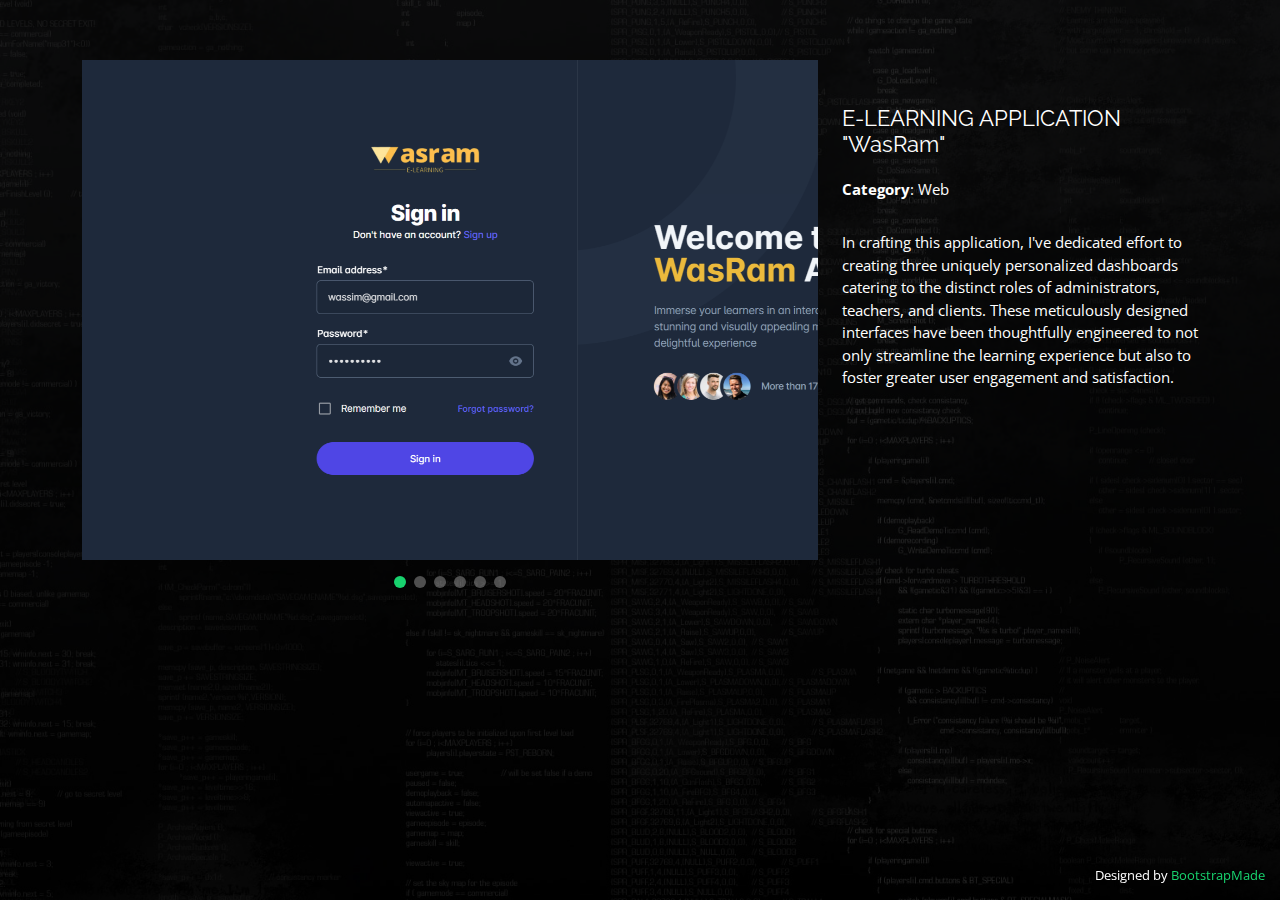
==== portfolio-details.html @ 726cc10c "myPortfolio" ====
<!DOCTYPE html>
<html lang="en">

<head>
  <meta charset="utf-8">
  <meta content="width=device-width, initial-scale=1.0" name="viewport">

  <title>Portfolio Details - Personal Bootstrap Template</title>
  <meta content="" name="description">
  <meta content="" name="keywords">

  <!-- Favicons -->
  <link href="assets/img/favicon.png" rel="icon">
  <link href="assets/img/apple-touch-icon.png" rel="apple-touch-icon">

  <!-- Google Fonts -->
  <link href="https://fonts.googleapis.com/css?family=Open+Sans:300,300i,400,400i,600,600i,700,700i|Raleway:300,300i,400,400i,500,500i,600,600i,700,700i|Poppins:300,300i,400,400i,500,500i,600,600i,700,700i" rel="stylesheet">

  <!-- Vendor CSS Files -->
  <link href="assets/vendor/bootstrap/css/bootstrap.min.css" rel="stylesheet">
  <link href="assets/vendor/bootstrap-icons/bootstrap-icons.css" rel="stylesheet">
  <link href="assets/vendor/boxicons/css/boxicons.min.css" rel="stylesheet">
  <link href="assets/vendor/glightbox/css/glightbox.min.css" rel="stylesheet">
  <link href="assets/vendor/remixicon/remixicon.css" rel="stylesheet">
  <link href="assets/vendor/swiper/swiper-bundle.min.css" rel="stylesheet">

  <!-- Template Main CSS File -->
  <link href="assets/css/style.css" rel="stylesheet">

  <!-- =======================================================
  * Template Name: Personal
  * Updated: Jan 09 2024 with Bootstrap v5.3.2
  * Template URL: https://bootstrapmade.com/personal-free-resume-bootstrap-template/
  * Author: BootstrapMade.com
  * License: https://bootstrapmade.com/license/
  ======================================================== -->
</head>

<body>

  <main id="main">

    <!-- ======= Portfolio Details ======= -->
    <div id="portfolio-details" class="portfolio-details">
      <div class="container">

        <div class="row">

          <div class="col-lg-8">
          

            <div class="portfolio-details-slider swiper">
              <div class="swiper-wrapper align-items-center">

                <div class="swiper-slide">
                  <img src="/assets/img/portfolio/Capture.PNG" alt="" style="height: 500px;">
                </div>

                <div class="swiper-slide">
                  <img src="/assets/img/portfolio/5.PNG" alt="" style="height: 500px;">
                </div>

                <div class="swiper-slide">
                  <img src="/assets/img/portfolio/4.PNG" alt="" style="height: 500px;">
                </div>

                <div class="swiper-slide">
                  <img src="/assets/img/portfolio/7.PNG" alt="" style="height: 500px;">
                </div>

                <div class="swiper-slide">
                  <img src="/assets/img/portfolio/3.PNG" alt="" style="height: 500px;">
                </div>

                <div class="swiper-slide">
                  <img src="/assets/img/portfolio/kk.PNG" alt="" style="height: 500px;">
                </div>

              </div>
              <div class="swiper-pagination"></div>
            </div>

          </div>
          <script src="https://unpkg.com/swiper/swiper-bundle.min.js"></script>

          <script>
            var swiper = new Swiper('.portfolio-details-slider', {
                // Optional parameters
                loop: true,
                pagination: {
                    el: '.swiper-pagination',
                    clickable: true,
                },
            });
        </script>
          <div class="col-lg-4 portfolio-info">
            <h3>E-LEARNING APPLICATION "WasRam"</h3>
            <ul>
              <li><strong>Category</strong>: Web</li>
          
            
            </ul>

            <p>
              In crafting this application, I've dedicated effort to creating three uniquely personalized dashboards catering to the distinct roles of administrators, teachers, and clients. These meticulously designed interfaces have been thoughtfully engineered to not only streamline the learning experience but also to foster greater user engagement and satisfaction.          </div>

        </div>

      </div>
    </div><!-- End Portfolio Details -->

  </main><!-- End #main -->

  <div class="credits">
    <!-- All the links in the footer should remain intact. -->
    <!-- You can delete the links only if you purchased the pro version. -->
    <!-- Licensing information: https://bootstrapmade.com/license/ -->
    <!-- Purchase the pro version with working PHP/AJAX contact form: https://bootstrapmade.com/personal-free-resume-bootstrap-template/ -->
    Designed by <a href="https://bootstrapmade.com/">BootstrapMade</a>
  </div>

  <!-- Vendor JS Files -->
  <script src="assets/vendor/purecounter/purecounter_vanilla.js"></script>
  <script src="assets/vendor/bootstrap/js/bootstrap.bundle.min.js"></script>
  <script src="assets/vendor/glightbox/js/glightbox.min.js"></script>
  <script src="assets/vendor/isotope-layout/isotope.pkgd.min.js"></script>
  <script src="assets/vendor/swiper/swiper-bundle.min.js"></script>
  <script src="assets/vendor/waypoints/noframework.waypoints.js"></script>
  <script src="assets/vendor/php-email-form/validate.js"></script>

  <!-- Template Main JS File -->
  <script src="assets/js/main.js"></script>

</body>

</html>
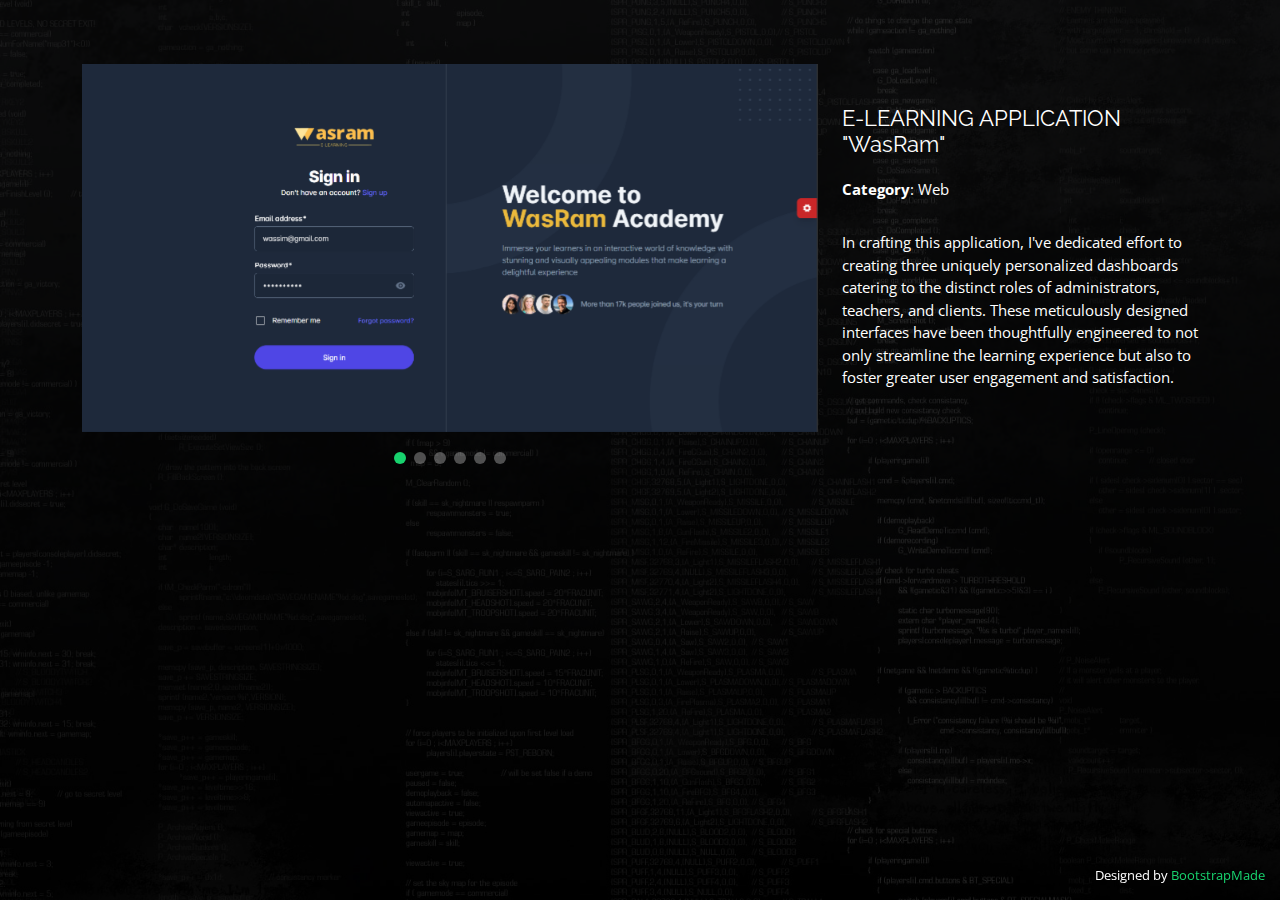
==== commit af240b85: "myportfolio" ====
--- a/portfolio-details.html
+++ b/portfolio-details.html
@@ -53,27 +53,27 @@
               <div class="swiper-wrapper align-items-center">
 
                 <div class="swiper-slide">
-                  <img src="/assets/img/portfolio/Capture.PNG" alt="" style="height: 500px;">
+                  <img src="Capture.PNG" alt="" style="max-width: 100%;">
                 </div>
 
                 <div class="swiper-slide">
-                  <img src="/assets/img/portfolio/5.PNG" alt="" style="height: 500px;">
+                  <img src="5.PNG" alt="" style="max-width: 100%;">
                 </div>
 
                 <div class="swiper-slide">
-                  <img src="/assets/img/portfolio/4.PNG" alt="" style="height: 500px;">
+                  <img src="4.PNG" alt="" style="max-width: 100%;">
                 </div>
 
                 <div class="swiper-slide">
-                  <img src="/assets/img/portfolio/7.PNG" alt="" style="height: 500px;">
+                  <img src="7.PNG" alt="" style="max-width: 100%;">
                 </div>
 
                 <div class="swiper-slide">
-                  <img src="/assets/img/portfolio/3.PNG" alt="" style="height: 500px;">
+                  <img src="3.PNG" alt="" style="max-width: 100%;">
                 </div>
 
                 <div class="swiper-slide">
-                  <img src="/assets/img/portfolio/kk.PNG" alt="" style="height: 500px;">
+                  <img src="kk.PNG" alt="" style="max-width: 100%;">
                 </div>
 
               </div>
